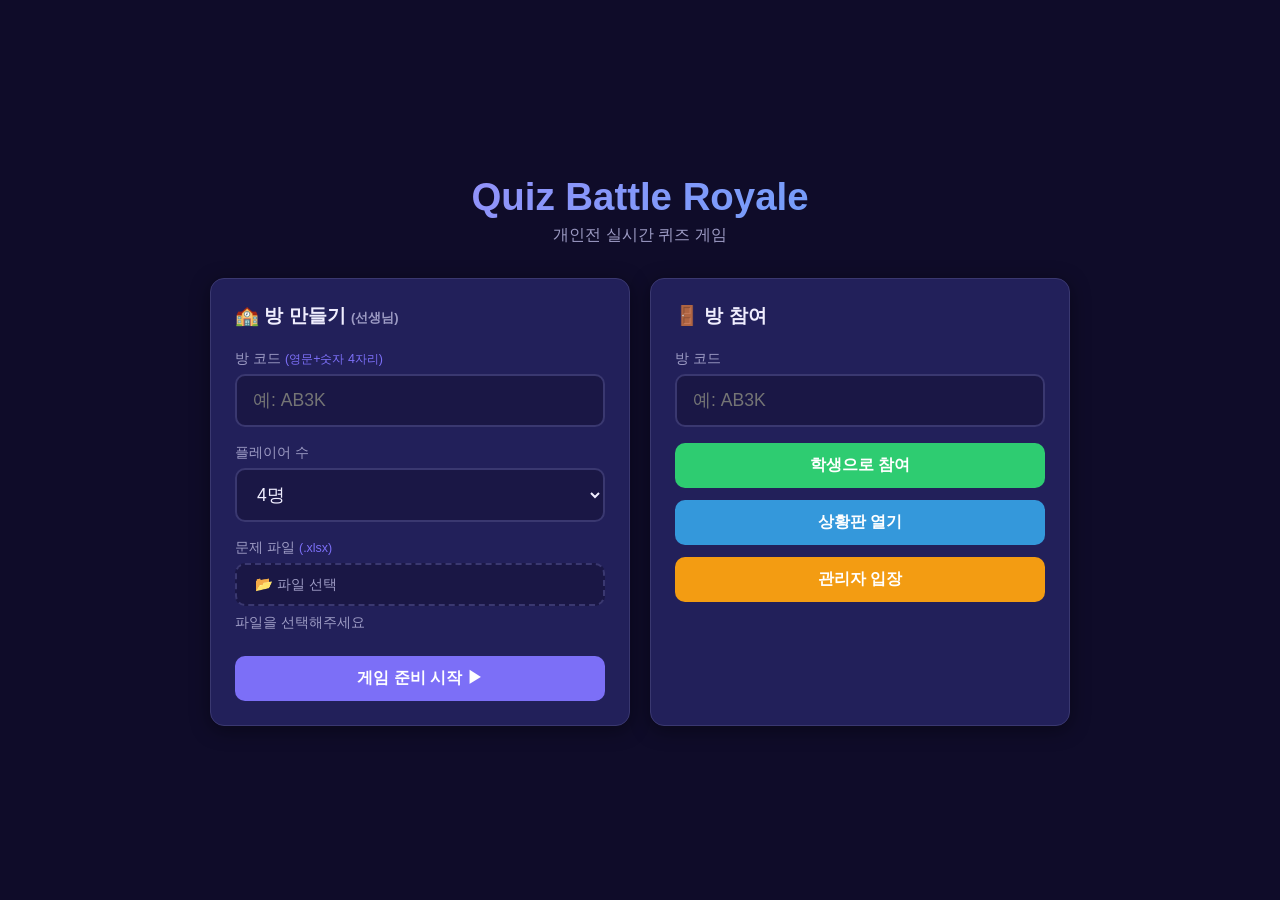
==== quiz-battle-royale/index.html @ 933a3a8f "1.0" ====
<!DOCTYPE html>
<html lang="ko">
<head>
  <meta charset="UTF-8">
  <meta name="viewport" content="width=device-width, initial-scale=1.0, user-scalable=no">
  <title>Quiz Battle Royale</title>
  <!-- SheetJS: .xlsx 파싱 라이브러리 (CDN) -->
  <script src="https://cdn.sheetjs.com/xlsx-0.20.3/package/dist/xlsx.full.min.js"></script>
  <link rel="stylesheet" href="css/style.css">
</head>
<body>
<div id="app">

  <!-- ===== 세팅 뷰 ===== -->
  <div id="view-setting" class="view active">
    <div class="setting-wrap">
      <div class="logo-area">
        <h1 class="logo-text">Quiz Battle Royale</h1>
        <p class="logo-sub">개인전 실시간 퀴즈 게임</p>
      </div>

      <div class="setting-cards">

        <!-- 방 만들기 (관리자) -->
        <div class="card card-create">
          <h2>🏫 방 만들기 <small>(선생님)</small></h2>

          <div class="form-row">
            <label>방 코드 <span class="hint">(영문+숫자 4자리)</span></label>
            <input id="room-code-input" class="input-big" type="text" maxlength="4"
              placeholder="예: AB3K" autocomplete="off" style="text-transform:uppercase">
          </div>

          <div class="form-row">
            <label>플레이어 수</label>
            <select id="player-count-select" class="select-big">
              <option value="4" selected>4명</option>
              <option value="5">5명</option>
              <option value="6">6명</option>
            </select>
          </div>

          <div class="form-row">
            <label>문제 파일 <span class="hint">(.xlsx)</span></label>
            <label class="file-upload-label" for="xlsx-file-input">
              📂 파일 선택
              <input id="xlsx-file-input" type="file" accept=".xlsx" style="display:none">
            </label>
            <p id="xlsx-status" class="xlsx-status">파일을 선택해주세요</p>
          </div>

          <button id="btn-create-room" class="btn btn-primary">게임 준비 시작 ▶</button>
        </div>

        <!-- 방 참여 -->
        <div class="card card-join">
          <h2>🚪 방 참여</h2>

          <div class="form-row">
            <label>방 코드</label>
            <input id="join-code-input" class="input-big" type="text" maxlength="4"
              placeholder="예: AB3K" autocomplete="off" style="text-transform:uppercase">
          </div>

          <div class="join-buttons">
            <button id="btn-join-student" class="btn btn-green">학생으로 참여</button>
            <button id="btn-join-board"   class="btn btn-blue">상황판 열기</button>
            <button id="btn-join-admin"   class="btn btn-orange">관리자 입장</button>
          </div>
        </div>
      </div>

      <p id="setting-message" class="setting-message hidden"></p>
    </div>
  </div>

  <!-- ===== 상황판 뷰 ===== -->
  <div id="view-board" class="view">

    <!-- 상단 50%: 문제 영역 -->
    <div id="board-top" class="board-top">
      <div id="board-phase-label" class="board-phase-label">대기 중</div>
      <div id="board-q-info" class="board-q-info"></div>
      <div id="board-q-text" class="board-q-text"></div>
      <div id="board-q-choices" class="board-q-choices"></div>
      <img id="board-q-img" class="board-q-img hidden" src="" alt="">
      <div id="board-countdown" class="board-countdown hidden"></div>
    </div>

    <!-- 하단 50%: 플레이어 패널 -->
    <div id="board-bottom" class="board-bottom">
      <div id="board-players" class="board-players"></div>
    </div>

    <button id="board-mute-btn" class="mute-btn">🔊</button>
    <div id="board-room-code" class="room-code-display"></div>
  </div>

  <!-- ===== 클라이언트 뷰 ===== -->
  <div id="view-client" class="view">

    <!-- 단계 1: 플레이어 선택 -->
    <div id="cs-player-select" class="client-section active">
      <div class="cs-header">
        <h2>내 번호를 선택하세요</h2>
        <p id="cs-room-label" class="room-code-small"></p>
      </div>
      <div id="cs-player-buttons" class="cs-player-buttons"></div>
    </div>

    <!-- 단계 2: 대기 -->
    <div id="cs-waiting" class="client-section">
      <div class="wait-wrap">
        <div class="wait-icon">⏳</div>
        <p id="cs-wait-msg" class="wait-msg">게임 시작 대기 중...</p>
        <p class="wait-sub">선생님이 시작하면 자동으로 넘어갑니다</p>
      </div>
    </div>

    <!-- 단계 3: 카운트다운 -->
    <div id="cs-countdown" class="client-section">
      <div class="countdown-wrap">
        <p class="countdown-label">문제 시작!</p>
        <div id="cs-countdown-num" class="countdown-num">5</div>
      </div>
    </div>

    <!-- 단계 4: 퀴즈 입력 -->
    <div id="cs-quiz" class="client-section">
      <div class="quiz-top-bar">
        <span id="cq-player-badge" class="player-badge"></span>
        <span id="cq-timer" class="cq-timer">0.0초</span>
      </div>

      <div id="cq-q-type-badge" class="q-type-badge"></div>
      <div id="cq-q-text" class="cq-q-text"></div>
      <img id="cq-q-img" class="cq-q-img hidden" src="" alt="">

      <div id="cq-answer-area" class="cq-answer-area">

        <!-- 객관식: 번호 타이핑 -->
        <div id="cq-mc" class="cq-mc hidden">
          <div id="cq-mc-choices" class="cq-mc-choices"></div>
          <div class="cq-mc-input-row">
            <input id="cq-mc-input" class="cq-number-input" type="number"
              placeholder="번호 입력" autocomplete="off" min="10" max="99">
            <button id="btn-mc-submit" class="btn btn-primary btn-large">제출</button>
          </div>
        </div>

        <!-- 단답형 -->
        <div id="cq-sa" class="cq-sa hidden">
          <input id="cq-sa-input" class="cq-sa-input" type="text"
            placeholder="정답을 입력하세요" autocomplete="off" autocorrect="off">
          <button id="btn-sa-submit" class="btn btn-primary btn-large">제출</button>
        </div>

        <!-- 선 잇기 -->
        <div id="cq-match" class="cq-match hidden">
          <div id="cq-match-container" class="cq-match-container">
            <div id="cq-left-col"  class="match-col"></div>
            <canvas id="cq-match-canvas" class="match-canvas" style="touch-action:none;"></canvas>
            <div id="cq-right-col" class="match-col"></div>
          </div>
          <button id="btn-match-submit" class="btn btn-primary btn-large" disabled>
            모두 연결 후 제출
          </button>
        </div>

        <!-- 복수정답 -->
        <div id="cq-multi" class="cq-multi hidden">
          <p class="multi-hint">해당하는 것을 모두 선택하세요</p>
          <div id="cq-multi-choices" class="cq-multi-choices"></div>
          <button id="btn-multi-submit" class="btn btn-primary btn-large">제출</button>
        </div>

        <!-- 순서 -->
        <div id="cq-order" class="cq-order hidden">
          <p class="order-hint">순서대로 눌러주세요 (재클릭 시 해당 이후 선택 취소)</p>
          <div id="cq-order-choices" class="cq-order-choices"></div>
          <div id="cq-order-sequence" class="cq-order-sequence"></div>
          <button id="btn-order-submit" class="btn btn-primary btn-large">제출</button>
        </div>
      </div>

      <!-- 제출 후 결과 -->
      <div id="cq-result" class="cq-result hidden"></div>
    </div>

    <!-- 단계 5: 시상식 -->
    <div id="cs-ceremony" class="client-section">
      <div class="ceremony-wrap">
        <div class="ceremony-emoji">🎉</div>
        <p class="ceremony-msg">수고했어요!</p>
      </div>
    </div>

    <button id="client-mute-btn" class="mute-btn">🔊</button>
  </div>

  <!-- ===== 관리자 뷰 ===== -->
  <div id="view-admin" class="view">
    <div class="admin-wrap">

      <div class="admin-header">
        <h2 class="admin-title">관리자 패널</h2>
        <span id="admin-room-badge" class="room-code-badge"></span>
        <button id="admin-mute-btn" class="mute-btn small">🔊</button>
        <a href="?" class="btn btn-secondary btn-sm">↩ 처음으로</a>
      </div>

      <div id="admin-q-panel" class="admin-q-panel">
        <div id="admin-q-index" class="admin-q-index"></div>
        <div id="admin-q-preview" class="admin-q-preview">문제를 불러오는 중...</div>
      </div>

      <div class="admin-controls">
        <button id="btn-start-countdown" class="btn btn-primary btn-large">▶ 5초 카운트다운</button>
        <button id="btn-next-question"   class="btn btn-secondary btn-large">다음 문제 ▶▶</button>
        <button id="btn-skip-question"   class="btn btn-warning btn-large">건너뛰기 ⏭</button>
        <button id="btn-end-game"        class="btn btn-danger btn-large">게임 끝내기 🏁</button>
      </div>

      <div id="admin-player-status" class="admin-player-status"></div>
    </div>
  </div>

  <!-- 시상식 오버레이 (게임 종료 시) -->
  <div id="ceremony-overlay" class="ceremony-overlay hidden">
    <canvas id="fireworks-canvas" class="fireworks-canvas"></canvas>
    <div class="ceremony-content">
      <div class="trophy-icon">🏆</div>
      <h2 class="ceremony-title">게임 종료!</h2>
      <p class="ceremony-sub">모두 수고했어요!</p>
    </div>
  </div>

</div><!-- #app -->

<!-- Firebase SDK (ES Module) -->
<script type="importmap">
{
  "imports": {
    "firebase/app":      "https://www.gstatic.com/firebasejs/12.14.0/firebase-app.js",
    "firebase/database": "https://www.gstatic.com/firebasejs/12.14.0/firebase-database.js"
  }
}
</script>
<script type="module" src="js/app.js"></script>
</body>
</html>
---- quiz-battle-royale/css/style.css ----
/* =============================================
   style.css — Quiz Battle Royale
   ============================================= */

:root {
  --c-bg:       #0f0c29;
  --c-surface:  #1a1745;
  --c-card:     #22205a;
  --c-border:   #3a3870;
  --c-text:     #f0eeff;
  --c-sub:      #9d9bc4;
  --c-primary:  #7c6ff7;
  --c-green:    #2ecc71;
  --c-red:      #e74c3c;
  --c-orange:   #f39c12;
  --c-blue:     #3498db;
  --c-gold:     #f1c40f;
  --c-silver:   #bdc3c7;
  --c-bronze:   #e67e22;
  --radius:     14px;
  --shadow:     0 4px 20px rgba(0,0,0,0.4);
}

* { box-sizing: border-box; margin: 0; padding: 0; }

body {
  font-family: 'Segoe UI', 'Apple SD Gothic Neo', sans-serif;
  background: var(--c-bg);
  color: var(--c-text);
  min-height: 100vh;
  overflow: hidden;
}

/* ── 뷰 전환 ── */
#app { width: 100vw; height: 100vh; position: relative; }
.view { display: none; width: 100%; height: 100%; position: absolute; top: 0; left: 0; overflow-y: auto; }
.view.active { display: flex; flex-direction: column; }

/* ── 공통 버튼 ── */
.btn {
  display: inline-flex; align-items: center; justify-content: center;
  padding: 12px 24px; border-radius: 10px; border: none; cursor: pointer;
  font-size: 1rem; font-weight: 700; transition: transform .1s, opacity .2s;
  user-select: none;
}
.btn:active { transform: scale(.96); }
.btn:disabled { opacity: .45; cursor: not-allowed; }
.btn-primary  { background: var(--c-primary); color: #fff; }
.btn-green    { background: var(--c-green);   color: #fff; }
.btn-blue     { background: var(--c-blue);    color: #fff; }
.btn-orange   { background: var(--c-orange);  color: #fff; }
.btn-secondary{ background: var(--c-border);  color: var(--c-text); }
.btn-danger   { background: var(--c-red);     color: #fff; }
.btn-warning  { background: var(--c-orange);  color: #fff; }
.btn-large    { font-size: 1.15rem; padding: 16px 32px; }
.btn-sm       { font-size: .85rem; padding: 8px 14px; }

/* ── 공통 입력 ── */
.input-big, .select-big {
  width: 100%; padding: 14px 16px; border-radius: 10px;
  border: 2px solid var(--c-border); background: var(--c-surface);
  color: var(--c-text); font-size: 1.1rem;
}
.input-big:focus, .select-big:focus {
  outline: none; border-color: var(--c-primary);
}

/* ── 음소거 버튼 ── */
.mute-btn {
  position: fixed; top: 14px; right: 14px; z-index: 900;
  background: var(--c-card); border: 1px solid var(--c-border);
  border-radius: 50%; width: 46px; height: 46px;
  font-size: 1.3rem; cursor: pointer; display: flex; align-items: center; justify-content: center;
}
.mute-btn.small { width: 36px; height: 36px; font-size: 1rem; position: static; }

/* ── 방 코드 표시 ── */
.room-code-display {
  position: fixed; bottom: 10px; right: 14px;
  font-size: .8rem; color: var(--c-sub); z-index: 100;
}

/* =============================================
   세팅 뷰
   ============================================= */
#view-setting { align-items: center; justify-content: center; padding: 20px; }

.setting-wrap { width: 100%; max-width: 860px; }

.logo-area { text-align: center; margin-bottom: 32px; }
.logo-text { font-size: 2.4rem; font-weight: 900;
  background: linear-gradient(135deg, #a78bfa, #60a5fa);
  -webkit-background-clip: text; -webkit-text-fill-color: transparent; }
.logo-sub  { color: var(--c-sub); margin-top: 6px; }

.setting-cards { display: flex; gap: 20px; flex-wrap: wrap; }
.card {
  flex: 1; min-width: 280px; background: var(--c-card);
  border-radius: var(--radius); padding: 24px; box-shadow: var(--shadow);
  border: 1px solid var(--c-border);
}
.card h2 { font-size: 1.2rem; margin-bottom: 20px; }
.card h2 small { font-size: .8rem; color: var(--c-sub); }

.form-row { margin-bottom: 16px; }
.form-row label { display: block; font-size: .9rem; color: var(--c-sub); margin-bottom: 6px; }
.hint { font-size: .78rem; color: var(--c-primary); }

.file-upload-label {
  display: inline-flex; align-items: center; gap: 8px;
  padding: 10px 18px; background: var(--c-surface);
  border: 2px dashed var(--c-border); border-radius: 10px;
  cursor: pointer; font-size: .95rem; transition: border-color .2s;
}
.file-upload-label:hover { border-color: var(--c-primary); }
.xlsx-status { margin-top: 8px; font-size: .85rem; color: var(--c-sub); }

.card-create .btn { width: 100%; margin-top: 8px; }

.join-buttons { display: flex; flex-direction: column; gap: 12px; margin-top: 8px; }
.join-buttons .btn { width: 100%; }

.setting-message {
  margin-top: 16px; padding: 12px 18px; border-radius: 10px;
  background: var(--c-surface); border: 1px solid var(--c-border);
  font-size: .95rem; text-align: center;
}
.setting-message.error { border-color: var(--c-red); color: var(--c-red); }
.setting-message.success { border-color: var(--c-green); color: var(--c-green); }
.hidden { display: none !important; }

/* =============================================
   상황판 뷰
   ============================================= */
#view-board { flex-direction: column; }

/* 상단 50% — 문제 */
.board-top {
  height: 50%; display: flex; flex-direction: column;
  align-items: center; justify-content: center; padding: 16px 28px;
  border-bottom: 2px solid var(--c-border); position: relative;
  overflow-y: auto;
}
.board-phase-label {
  position: absolute; top: 12px; left: 16px;
  font-size: .85rem; color: var(--c-sub);
  background: var(--c-card); padding: 4px 10px; border-radius: 20px;
}
.board-q-info {
  font-size: 1.1rem; color: var(--c-sub); margin-bottom: 10px; text-align: center;
}
.board-q-text {
  font-size: clamp(1.6rem, 3.5vw, 2.8rem); font-weight: 700;
  text-align: center; line-height: 1.5; max-width: 95%;
}

/* 객관식 보기 목록 */
.board-q-choices {
  display: flex; flex-wrap: wrap; gap: 10px 20px; justify-content: center;
  max-width: 100%; margin-top: 14px;
}
.board-choice-item {
  font-size: clamp(1.2rem, 2.2vw, 1.9rem);
  background: var(--c-card); border-radius: 10px;
  padding: 8px 22px; border: 1px solid var(--c-border);
  white-space: nowrap;
}
.board-choice-num {
  font-weight: 900; color: var(--c-gold); margin-right: 10px;
  font-size: clamp(1.3rem, 2.4vw, 2rem);
}

/* 선잇기 2열 레이아웃 */
.board-match-col {
  flex: 1; min-width: 120px; display: flex; flex-direction: column; gap: 8px;
}
.board-match-col-right .board-choice-item {
  border-color: var(--c-blue);
}

.board-q-img {
  max-height: 110px; max-width: 80%; object-fit: contain; border-radius: 10px;
  margin-top: 10px; cursor: zoom-in;
}
.board-q-img.zoomed {
  position: fixed; top: 0; left: 0; width: 100vw; height: 100vh;
  max-height: none; max-width: none; object-fit: contain; z-index: 800;
  background: rgba(0,0,0,.85); border-radius: 0; cursor: zoom-out;
}
.board-countdown {
  font-size: clamp(3rem, 10vw, 7rem); font-weight: 900; color: var(--c-gold);
  text-shadow: 0 0 30px var(--c-gold); animation: pulse .8s ease-in-out infinite;
}
@keyframes pulse { 0%,100%{transform:scale(1)} 50%{transform:scale(1.08)} }

/* 하단 50% — 플레이어 패널 */
.board-bottom { height: 50%; display: flex; }

.board-players { display: flex; width: 100%; height: 100%; }

.player-panel {
  flex: 1; display: flex; flex-direction: column; align-items: center; justify-content: center;
  padding: 12px 8px; border-right: 1px solid var(--c-border);
  transition: background .3s;
}
.player-panel:last-child { border-right: none; }
.player-panel.correct-flash { background: rgba(46,204,113,.18); }
.player-panel.wrong-flash   { background: rgba(231,76,60,.12); }

.player-name {
  font-size: clamp(1.6rem, 4vw, 2.8rem); font-weight: 900; margin-bottom: 8px;
}
.player-status-dot {
  width: 10px; height: 10px; border-radius: 50%; margin-bottom: 10px;
  background: var(--c-red);
}
.player-status-dot.connected { background: var(--c-green); }

.player-submit-badge {
  font-size: clamp(.9rem, 1.6vw, 1.3rem); padding: 5px 14px; border-radius: 20px;
  background: var(--c-border); color: var(--c-sub); margin-bottom: 8px;
}
.player-submit-badge.submitted { background: var(--c-primary); color: #fff; }
.player-submit-badge.correct   { background: var(--c-green);   color: #fff; }
.player-submit-badge.wrong     { background: var(--c-red);     color: #fff; }

.player-rank-badge {
  font-size: 1.4rem; font-weight: 900; margin-bottom: 6px;
}
.rank-1 { color: var(--c-gold); }
.rank-2 { color: var(--c-silver); }
.rank-3 { color: var(--c-bronze); }

.player-response {
  font-size: clamp(1rem, 2.2vw, 1.8rem); font-weight: 700; color: var(--c-text);
  text-align: center; word-break: break-all; max-width: 95%;
  margin-top: 4px;
}

/* =============================================
   클라이언트 뷰
   ============================================= */
#view-client { align-items: stretch; }

.client-section { display: none; flex-direction: column; flex: 1; padding: 24px; }
.client-section.active { display: flex; }

/* 플레이어 선택 */
.cs-header { text-align: center; margin-bottom: 28px; }
.cs-header h2 { font-size: 1.5rem; }
.room-code-small { color: var(--c-sub); margin-top: 6px; font-size: .9rem; }

.cs-player-buttons {
  display: grid; grid-template-columns: repeat(3, 1fr); gap: 16px; max-width: 500px; margin: 0 auto;
}
.cs-player-btn {
  aspect-ratio: 1; font-size: 2rem; font-weight: 900; border-radius: var(--radius);
  background: var(--c-card); border: 2px solid var(--c-border);
  color: var(--c-text); cursor: pointer; transition: all .2s;
  display: flex; align-items: center; justify-content: center;
}
.cs-player-btn:hover  { border-color: var(--c-primary); background: var(--c-surface); transform: scale(1.05); }
.cs-player-btn.taken  { opacity: .35; cursor: not-allowed; }

/* 대기 */
.wait-wrap { flex: 1; display: flex; flex-direction: column; align-items: center; justify-content: center; }
.wait-icon { font-size: 4rem; margin-bottom: 20px; animation: spin 3s linear infinite; }
@keyframes spin { to { transform: rotate(360deg); } }
.wait-msg  { font-size: 1.4rem; font-weight: 700; text-align: center; }
.wait-sub  { color: var(--c-sub); margin-top: 10px; text-align: center; }

/* 카운트다운 */
.countdown-wrap { flex: 1; display: flex; flex-direction: column; align-items: center; justify-content: center; }
.countdown-label { font-size: 1.2rem; color: var(--c-sub); margin-bottom: 16px; }
.countdown-num {
  font-size: clamp(5rem, 25vw, 12rem); font-weight: 900; color: var(--c-gold);
  text-shadow: 0 0 40px var(--c-gold); line-height: 1;
}

/* 퀴즈 입력 */
.quiz-top-bar {
  display: flex; align-items: center; justify-content: space-between;
  margin-bottom: 16px;
}
.player-badge {
  font-size: 1.4rem; font-weight: 900;
  background: var(--c-primary); padding: 6px 18px; border-radius: 30px;
}
.cq-timer {
  font-size: 1.1rem; color: var(--c-gold); font-weight: 700;
}
.q-type-badge {
  display: inline-block; font-size: .8rem; font-weight: 700;
  padding: 4px 12px; border-radius: 20px; background: var(--c-primary);
  margin-bottom: 12px;
}
.cq-q-text { font-size: clamp(1.1rem, 3.5vw, 1.6rem); font-weight: 700; margin-bottom: 14px; line-height: 1.5; }
.cq-q-img { max-width: 100%; max-height: 160px; object-fit: contain; border-radius: 10px; margin-bottom: 14px; }

.cq-answer-area { flex: 1; display: flex; flex-direction: column; }

/* 객관식 */
.cq-mc-choices { display: flex; flex-direction: column; gap: 10px; margin-bottom: 16px; }
.mc-choice-item {
  background: var(--c-card); border-radius: 10px; padding: 14px 18px;
  font-size: 1rem; border: 1px solid var(--c-border);
}
.mc-choice-num { font-weight: 900; color: var(--c-gold); margin-right: 10px; font-size: 1.2rem; }
.cq-mc-input-row { display: flex; gap: 12px; }
.cq-number-input {
  flex: 1; padding: 14px; font-size: 1.4rem; font-weight: 700; text-align: center;
  border-radius: 10px; border: 2px solid var(--c-border); background: var(--c-surface);
  color: var(--c-text);
}

/* 단답형 */
.cq-sa { display: flex; flex-direction: column; gap: 12px; }
.cq-sa-input {
  padding: 16px; font-size: 1.2rem; border-radius: 10px;
  border: 2px solid var(--c-border); background: var(--c-surface); color: var(--c-text);
}
.cq-sa-input:focus { outline: none; border-color: var(--c-primary); }

/* 선 잇기 */
.cq-match-container {
  display: flex; align-items: stretch; gap: 0; position: relative;
  background: var(--c-card); border-radius: var(--radius); overflow: hidden;
  margin-bottom: 14px; min-height: 200px;
}
.match-col { flex: 1; display: flex; flex-direction: column; justify-content: space-around; padding: 12px 10px; gap: 8px; }
/* canvas는 선 그리기 전용 — 클릭 이벤트는 아이템에 직접 전달 */
.match-canvas {
  position: absolute; top: 0; left: 0; width: 100%; height: 100%;
  background: transparent; touch-action: none; pointer-events: none;
}
.match-item {
  background: var(--c-surface); border: 2px solid var(--c-border);
  border-radius: 8px; padding: 10px 12px; text-align: center;
  font-size: .95rem; cursor: pointer; user-select: none; transition: border-color .15s;
  position: relative;
}
.match-item.selected  { border-color: var(--c-primary); background: rgba(124,111,247,.2); }
.match-item.connected { border-color: var(--c-green);   background: rgba(46,204,113,.15); }

/* 복수정답 */
.multi-hint, .order-hint { font-size: .9rem; color: var(--c-sub); margin-bottom: 12px; }
.cq-multi-choices { display: flex; flex-direction: column; gap: 10px; margin-bottom: 14px; }
.multi-choice-btn {
  padding: 14px 18px; border-radius: 10px; border: 2px solid var(--c-border);
  background: var(--c-card); color: var(--c-text); font-size: 1rem;
  cursor: pointer; text-align: left; transition: all .15s;
}
.multi-choice-btn.selected {
  border-color: var(--c-primary); background: rgba(124,111,247,.2);
}

/* 순서 */
.cq-order-choices { display: flex; flex-direction: column; gap: 10px; margin-bottom: 12px; }
.order-choice-btn {
  padding: 14px 18px; border-radius: 10px; border: 2px solid var(--c-border);
  background: var(--c-card); color: var(--c-text); font-size: 1rem;
  cursor: pointer; text-align: left; transition: all .15s; display: flex; align-items: center; gap: 10px;
}
.order-choice-btn.selected { border-color: var(--c-primary); background: rgba(124,111,247,.2); }
.order-choice-btn.locked   { opacity: .4; cursor: not-allowed; }
.order-seq-num { font-weight: 900; color: var(--c-gold); font-size: 1.1rem; min-width: 24px; }

.cq-order-sequence {
  min-height: 40px; padding: 8px 12px; border-radius: 10px;
  background: var(--c-surface); font-size: .85rem; color: var(--c-sub);
  margin-bottom: 12px;
}

/* 결과 */
.cq-result {
  flex: 1; display: flex; flex-direction: column; align-items: center; justify-content: center;
}
.result-correct {
  font-size: 3rem; font-weight: 900; color: var(--c-green); text-align: center;
  animation: bounceIn .4s ease;
}
.result-wrong {
  font-size: 3rem; font-weight: 900; color: var(--c-red); text-align: center;
  animation: shake .4s ease;
}
.result-time { font-size: 1rem; color: var(--c-sub); margin-top: 10px; text-align: center; }

@keyframes bounceIn {
  0% { transform: scale(.5); opacity: 0; }
  70%{ transform: scale(1.1); }
  100%{ transform: scale(1); opacity: 1; }
}
@keyframes shake {
  0%,100%{ transform: translateX(0); }
  20%    { transform: translateX(-10px); }
  40%    { transform: translateX(10px); }
  60%    { transform: translateX(-8px); }
  80%    { transform: translateX(8px); }
}

/* 시상식 */
.ceremony-wrap { flex: 1; display: flex; flex-direction: column; align-items: center; justify-content: center; }
.ceremony-emoji { font-size: 5rem; animation: bounceIn .5s ease; }
.ceremony-msg { font-size: 1.6rem; font-weight: 700; margin-top: 16px; text-align: center; }

/* =============================================
   관리자 뷰
   ============================================= */
#view-admin { align-items: stretch; }
.admin-wrap { padding: 20px; max-width: 900px; margin: 0 auto; width: 100%; }

.admin-header {
  display: flex; align-items: center; gap: 12px; margin-bottom: 20px; flex-wrap: wrap;
}
.admin-title  { font-size: 1.4rem; font-weight: 900; }
.room-code-badge {
  font-size: .9rem; padding: 4px 12px; border-radius: 20px;
  background: var(--c-primary); color: #fff; font-weight: 700;
}

.admin-q-panel {
  background: var(--c-card); border-radius: var(--radius); padding: 18px 20px;
  margin-bottom: 16px; border: 1px solid var(--c-border);
}
.admin-q-index { font-size: .85rem; color: var(--c-sub); margin-bottom: 6px; }
.admin-q-preview { font-size: 1.05rem; font-weight: 700; line-height: 1.5; }

.admin-controls {
  display: flex; flex-wrap: wrap; gap: 12px; margin-bottom: 20px;
}
.admin-controls .btn { flex: 1; min-width: 140px; }

.admin-player-status {
  display: grid; grid-template-columns: repeat(auto-fill, minmax(130px, 1fr)); gap: 12px;
}
.admin-player-card {
  background: var(--c-card); border-radius: var(--radius); padding: 14px;
  border: 1px solid var(--c-border); text-align: center;
}
.admin-player-name { font-size: 1.2rem; font-weight: 900; margin-bottom: 6px; }
.admin-player-state { font-size: .8rem; padding: 3px 8px; border-radius: 10px; background: var(--c-border); }
.admin-player-state.connected  { background: rgba(46,204,113,.25); color: var(--c-green); }
.admin-player-state.submitted  { background: rgba(124,111,247,.25); color: var(--c-primary); }
.admin-player-state.correct    { background: rgba(46,204,113,.35); color: var(--c-green); }
.admin-player-state.wrong      { background: rgba(231,76,60,.25); color: var(--c-red); }

/* =============================================
   시상식 오버레이
   ============================================= */
.ceremony-overlay {
  position: fixed; inset: 0; z-index: 1000;
  display: flex; align-items: center; justify-content: center;
  background: rgba(0,0,0,.7);
}
.fireworks-canvas {
  position: absolute; inset: 0; width: 100%; height: 100%; pointer-events: none;
}
.ceremony-content {
  position: relative; z-index: 1; text-align: center;
  animation: bounceIn .6s ease;
}
.trophy-icon    { font-size: 6rem; }
.ceremony-title { font-size: 3rem; font-weight: 900; margin: 12px 0; color: var(--c-gold); }
.ceremony-sub   { font-size: 1.3rem; color: var(--c-sub); }
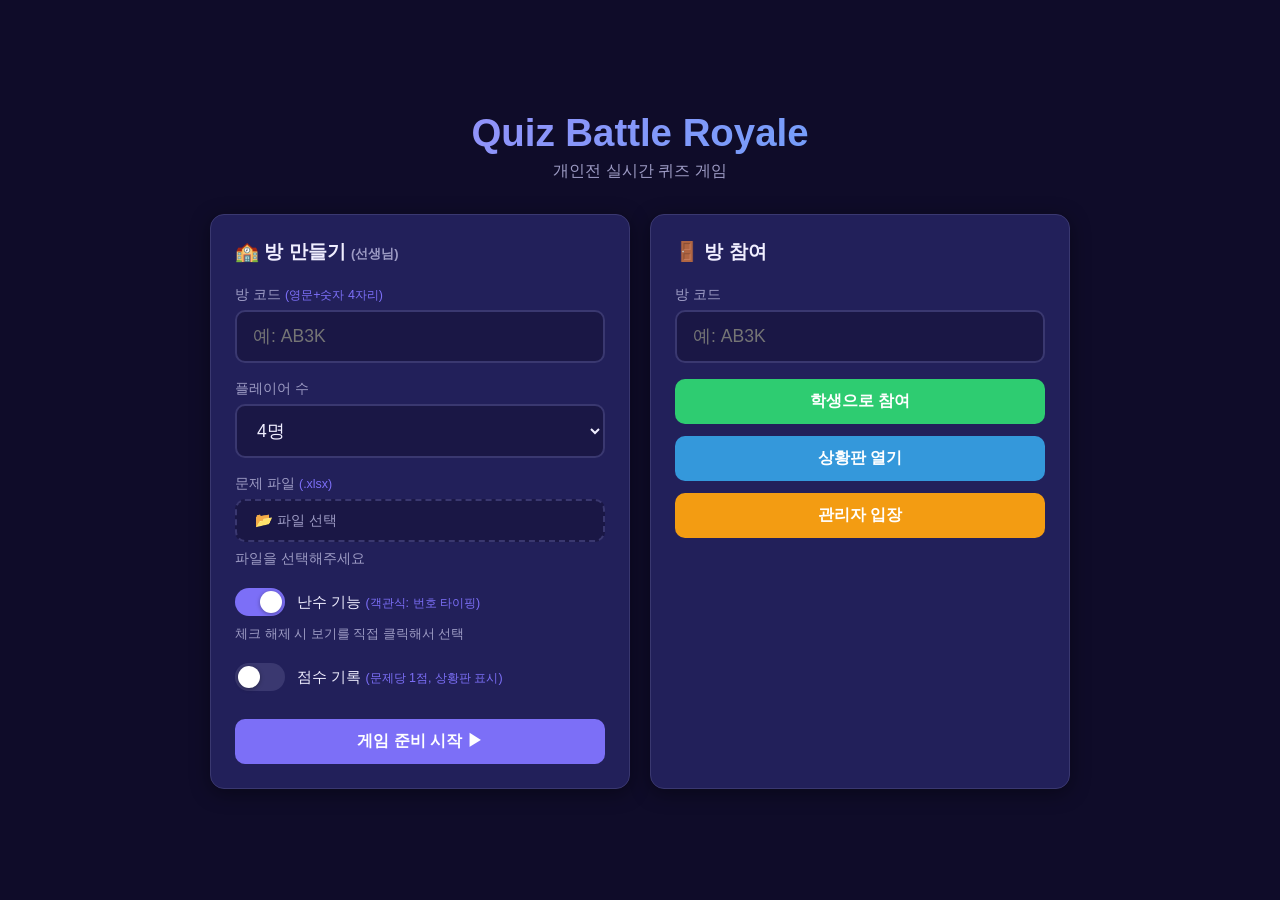
==== commit 65d0a5f4: "feat: 튜토리얼 추락 슬라이드 개선 및 quiz-battle-royale 다수 업데이트 - [stairway-heaven] 추락 튜토리얼 슬라이드를 단계별(1·2·3·⚠) 카드" ====
--- a/quiz-battle-royale/index.html
+++ b/quiz-battle-royale/index.html
@@ -34,6 +34,7 @@
           <div class="form-row">
             <label>플레이어 수</label>
             <select id="player-count-select" class="select-big">
+              <option value="3">3명</option>
               <option value="4" selected>4명</option>
               <option value="5">5명</option>
               <option value="6">6명</option>
@@ -47,6 +48,23 @@
               <input id="xlsx-file-input" type="file" accept=".xlsx" style="display:none">
             </label>
             <p id="xlsx-status" class="xlsx-status">파일을 선택해주세요</p>
+          </div>
+
+          <div class="form-row">
+            <label class="toggle-label">
+              <input id="use-random-keys" type="checkbox" checked class="toggle-checkbox">
+              <span class="toggle-slider"></span>
+              <span class="toggle-text">난수 기능 <span class="hint">(객관식: 번호 타이핑)</span></span>
+            </label>
+            <p class="toggle-desc" id="random-key-desc">체크 해제 시 보기를 직접 클릭해서 선택</p>
+          </div>
+
+          <div class="form-row">
+            <label class="toggle-label">
+              <input id="use-score" type="checkbox" class="toggle-checkbox">
+              <span class="toggle-slider"></span>
+              <span class="toggle-text">점수 기록 <span class="hint">(문제당 1점, 상황판 표시)</span></span>
+            </label>
           </div>
 
           <button id="btn-create-room" class="btn btn-primary">게임 준비 시작 ▶</button>
@@ -138,10 +156,10 @@
 
       <div id="cq-answer-area" class="cq-answer-area">
 
-        <!-- 객관식: 번호 타이핑 -->
+        <!-- 객관식: 번호 타이핑 / 클릭 선택 -->
         <div id="cq-mc" class="cq-mc hidden">
           <div id="cq-mc-choices" class="cq-mc-choices"></div>
-          <div class="cq-mc-input-row">
+          <div id="cq-mc-input-row" class="cq-mc-input-row">
             <input id="cq-mc-input" class="cq-number-input" type="number"
               placeholder="번호 입력" autocomplete="off" min="10" max="99">
             <button id="btn-mc-submit" class="btn btn-primary btn-large">제출</button>
--- a/quiz-battle-royale/css/style.css
+++ b/quiz-battle-royale/css/style.css
@@ -129,6 +129,31 @@
 .setting-message.success { border-color: var(--c-green); color: var(--c-green); }
 .hidden { display: none !important; }
 
+/* ── 토글 스위치 (세팅 뷰) ── */
+/* .form-row label { display:block } 규칙을 !important로 덮어씌워 flex 레이아웃 유지 */
+.form-row label.toggle-label {
+  display: flex !important; align-items: center; gap: 12px;
+  cursor: pointer; padding: 4px 0; user-select: none;
+  color: var(--c-text); margin-bottom: 0;
+}
+.toggle-checkbox { display: none; } /* 실제 체크박스 숨김 */
+.toggle-slider {
+  position: relative; flex-shrink: 0;
+  width: 50px; height: 28px;
+  background: var(--c-border); border-radius: 14px;
+  transition: background .2s;
+}
+.toggle-slider::after {
+  content: ''; position: absolute;
+  width: 22px; height: 22px; background: #fff;
+  border-radius: 50%; top: 3px; left: 3px;
+  transition: transform .2s; box-shadow: 0 1px 4px rgba(0,0,0,.35);
+}
+.toggle-checkbox:checked + .toggle-slider { background: var(--c-primary); }
+.toggle-checkbox:checked + .toggle-slider::after { transform: translateX(22px); }
+.toggle-text { font-size: .95rem; }
+.toggle-desc { margin-top: 6px; font-size: .8rem; color: var(--c-sub); }
+
 /* =============================================
    상황판 뷰
    ============================================= */
@@ -207,6 +232,11 @@
 .player-panel.correct-flash { background: rgba(46,204,113,.18); }
 .player-panel.wrong-flash   { background: rgba(231,76,60,.12); }
 
+.player-score {
+  font-size: clamp(1.1rem, 2.2vw, 1.7rem); font-weight: 900;
+  color: var(--c-gold); letter-spacing: .02em; margin-bottom: 2px;
+}
+
 .player-name {
   font-size: clamp(1.6rem, 4vw, 2.8rem); font-weight: 900; margin-bottom: 8px;
 }
@@ -297,6 +327,14 @@
 .cq-q-text { font-size: clamp(1.1rem, 3.5vw, 1.6rem); font-weight: 700; margin-bottom: 14px; line-height: 1.5; }
 .cq-q-img { max-width: 100%; max-height: 160px; object-fit: contain; border-radius: 10px; margin-bottom: 14px; }
 
+/* 보기 이미지 — URL로 입력된 보기가 이미지로 표시될 때 */
+.choice-img {
+  max-height: 120px; max-width: 100%; object-fit: contain;
+  border-radius: 8px; display: block; margin: 4px auto;
+  pointer-events: none; /* 클릭이 부모 버튼으로 전달되도록 */
+}
+.board-q-choices .choice-img { max-height: 160px; }
+
 .cq-answer-area { flex: 1; display: flex; flex-direction: column; }
 
 /* 객관식 */
@@ -311,6 +349,19 @@
   flex: 1; padding: 14px; font-size: 1.4rem; font-weight: 700; text-align: center;
   border-radius: 10px; border: 2px solid var(--c-border); background: var(--c-surface);
   color: var(--c-text);
+}
+
+/* 객관식 클릭 모드 버튼 */
+.mc-click-btn {
+  width: 100%; padding: 16px 18px; border-radius: 10px;
+  border: 2px solid var(--c-border); background: var(--c-card);
+  color: var(--c-text); font-size: 1.05rem; font-weight: 500;
+  cursor: pointer; text-align: left; transition: border-color .15s, background .15s;
+  display: block;
+}
+.mc-click-btn:hover  { border-color: var(--c-primary); background: var(--c-surface); }
+.mc-click-btn.selected {
+  border-color: var(--c-primary); background: rgba(124,111,247,.25); font-weight: 700;
 }
 
 /* 단답형 */
